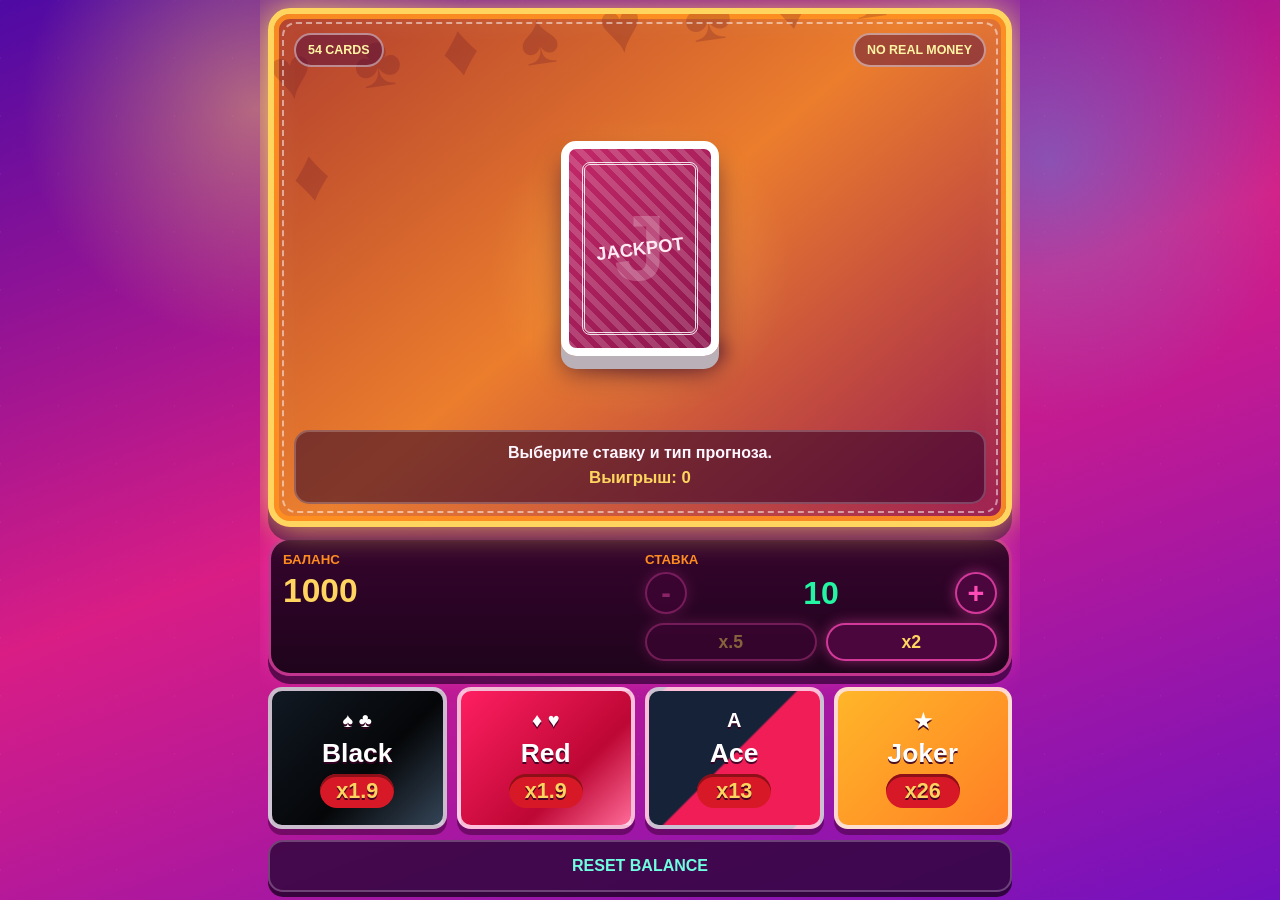
==== index.html @ 88d19088 "Add Joker Jackpot game" ====
<!DOCTYPE html>
<html lang="ru">
<head>
  <meta charset="UTF-8">
  <meta name="viewport" content="width=device-width, initial-scale=1.0, viewport-fit=cover">
  <title>Joker's Jackpot</title>
  <link rel="stylesheet" href="style.css">
</head>
<body>
  <main class="game-shell">
    <section class="table" id="table">
      <div class="light-frame" aria-hidden="true"></div>

      <div class="table-top">
        <span class="pill">54 Cards</span>
        <span class="pill">No real money</span>
      </div>

      <div class="card-stage" id="cardStage">
        <div class="card-fx" aria-hidden="true">
          <span></span>
          <span></span>
          <span></span>
          <span></span>
          <span></span>
          <span></span>
          <span></span>
          <span></span>
        </div>
        <div class="card-stack" id="cardStack" aria-live="polite">
          <div class="card card-back" id="cardBack">
            <span class="back-pattern">J</span>
            <span class="back-title">Jackpot</span>
          </div>
          <div class="card card-face" id="cardFace">
            <span class="card-rank" id="cardRank">?</span>
            <span class="card-suit" id="cardSuit">?</span>
            <span class="card-name" id="cardName">Choose bet</span>
          </div>
        </div>
      </div>

      <div class="result-panel" id="resultPanel">
        <p id="message">Выберите ставку и тип прогноза.</p>
        <strong id="payoutText">Выигрыш: 0</strong>
      </div>
    </section>

    <section class="control-panel">
      <div class="balance-box">
        <span>Баланс</span>
        <strong id="balance">1000</strong>
      </div>

      <div class="bet-box">
        <span>Ставка</span>
        <div class="bet-controls">
          <div class="bet-main">
            <button class="round-btn" id="decreaseBet" type="button" aria-label="Уменьшить ставку">-</button>
            <strong id="betAmount">10</strong>
            <button class="round-btn" id="increaseBet" type="button" aria-label="Увеличить ставку">+</button>
          </div>
          <div class="bet-shortcuts">
            <button class="shortcut-btn" id="halfBet" type="button" aria-label="Уменьшить ставку вдвое">x.5</button>
            <button class="shortcut-btn" id="doubleBet" type="button" aria-label="Удвоить ставку">x2</button>
          </div>
        </div>
      </div>
    </section>

    <section class="choice-grid" aria-label="Выбор типа ставки">
      <button class="choice black" data-bet-type="black" type="button">
        <span class="choice-icons">♠ ♣</span>
        <strong>Black</strong>
        <span>x1.9</span>
      </button>
      <button class="choice red" data-bet-type="red" type="button">
        <span class="choice-icons">♦ ♥</span>
        <strong>Red</strong>
        <span>x1.9</span>
      </button>
      <button class="choice ace" data-bet-type="ace" type="button">
        <span class="choice-icons">A</span>
        <strong>Ace</strong>
        <span>x13</span>
      </button>
      <button class="choice joker" data-bet-type="joker" type="button">
        <span class="choice-icons">★</span>
        <strong>Joker</strong>
        <span>x26</span>
      </button>
    </section>

    <section class="action-row">
      <button class="secondary-btn reset" id="resetButton" type="button">RESET BALANCE</button>
    </section>
  </main>

  <script src="script.js"></script>
</body>
</html>
---- style.css ----
:root {
  --violet: #6e19c9;
  --magenta: #f22791;
  --hot-pink: #ff4ab8;
  --gold: #ffd45f;
  --orange: #ff8b1f;
  --ink: #250221;
  --panel: #3a072f;
  --green: #28f57a;
  --red: #ff3d5e;
  --blue: #28b9ff;
  --white: #fff7ff;
}

* {
  box-sizing: border-box;
}

body {
  width: 100%;
  height: 100vh;
  height: 100svh;
  margin: 0;
  display: grid;
  place-items: center;
  font-family: Arial, Helvetica, sans-serif;
  color: var(--white);
  background:
    radial-gradient(circle at 20% 12%, rgba(255, 212, 95, 0.45), transparent 18%),
    radial-gradient(circle at 82% 18%, rgba(40, 185, 255, 0.35), transparent 20%),
    linear-gradient(160deg, #4e0aa4 0%, #d91d85 48%, #7211bf 100%);
  overflow: hidden;
}

body::before {
  position: fixed;
  inset: 0;
  z-index: -1;
  content: "";
  background-image:
    linear-gradient(35deg, rgba(255, 255, 255, 0.08) 1px, transparent 1px),
    linear-gradient(145deg, rgba(255, 255, 255, 0.06) 1px, transparent 1px);
  background-size: 58px 58px;
  opacity: 0.7;
}

button {
  font: inherit;
  color: inherit;
  cursor: pointer;
}

button:disabled {
  cursor: not-allowed;
  opacity: 0.45;
}

.game-shell {
  width: 100%;
  max-width: 760px;
  height: 100vh;
  height: 100svh;
  margin: 0 auto;
  padding: max(8px, env(safe-area-inset-top)) max(8px, env(safe-area-inset-right)) max(8px, env(safe-area-inset-bottom)) max(8px, env(safe-area-inset-left));
  display: grid;
  grid-template-rows: minmax(0, 1fr) auto auto auto;
  gap: clamp(6px, 1.2svh, 12px);
  overflow: hidden;
}

.game-header {
  overflow: hidden;
  text-align: center;
  text-shadow: 0 5px 0 #6f176e, 0 0 22px rgba(255, 212, 95, 0.75);
}

.eyebrow {
  margin: 0 0 4px;
  color: #54ffd1;
  font-size: 0.78rem;
  font-weight: 800;
  letter-spacing: 0;
  text-transform: uppercase;
}

h1 {
  max-width: 100%;
  margin: 0;
  color: var(--gold);
  font-size: clamp(2.1rem, 9vw, 3.7rem);
  line-height: 1;
  overflow-wrap: normal;
  text-wrap: balance;
  transform: rotate(-2deg);
}

.table {
  position: relative;
  min-height: 0;
  padding: clamp(12px, 2.1svh, 22px) clamp(12px, 3.5vw, 20px) clamp(10px, 1.8svh, 18px);
  display: grid;
  grid-template-rows: auto minmax(0, 1fr) auto;
  gap: clamp(8px, 1.4svh, 14px);
  overflow: hidden;
  border: clamp(4px, 1.4vw, 6px) solid var(--gold);
  border-radius: clamp(16px, 4vw, 22px);
  background:
    radial-gradient(circle at center, rgba(255, 212, 95, 0.3), transparent 34%),
    linear-gradient(140deg, #b23f2e, #eb7d2d 48%, #9a1a51);
  box-shadow:
    0 0 0 5px rgba(255, 143, 31, 0.9) inset,
    0 0 34px rgba(255, 212, 95, 0.85),
    0 14px 0 rgba(57, 5, 63, 0.7);
}

.table::before {
  position: absolute;
  inset: 0;
  content: "♠ ♥ ♣ ♦ ♠ ♥ ♣ ♦ ♠ ♥ ♣ ♦";
  color: rgba(92, 15, 38, 0.22);
  font-size: clamp(2.6rem, 12vw, 4rem);
  font-weight: 900;
  line-height: 1.4;
  word-spacing: 18px;
  transform: rotate(-8deg) scale(1.15);
}

.light-frame {
  position: absolute;
  inset: 8px;
  border: 2px dashed rgba(255, 255, 255, 0.5);
  border-radius: 14px;
  pointer-events: none;
  filter: drop-shadow(0 0 9px #fff7a4);
}

.table-top,
.card-stage,
.result-panel {
  position: relative;
  z-index: 1;
}

.table-top {
  display: flex;
  justify-content: space-between;
  gap: 10px;
}

.pill {
  padding: clamp(5px, 1.1svh, 8px) clamp(8px, 2.6vw, 12px);
  border: 2px solid rgba(255, 255, 255, 0.45);
  border-radius: 999px;
  background: rgba(73, 7, 68, 0.45);
  color: #fff4a3;
  font-size: clamp(0.68rem, 2.4vw, 0.78rem);
  font-weight: 900;
  text-transform: uppercase;
}

.card-stage {
  position: relative;
  display: grid;
  place-items: center;
  min-height: 0;
  overflow: hidden;
  border-radius: 18px;
  isolation: isolate;
  perspective: 900px;
}

.card-stage::before,
.card-stage::after {
  position: absolute;
  inset: 7%;
  z-index: 0;
  content: "";
  border-radius: 50%;
  opacity: 0;
  pointer-events: none;
}

.card-stage::before {
  background: radial-gradient(circle, rgba(255, 250, 154, 0.78), rgba(255, 74, 184, 0.22) 42%, transparent 68%);
  filter: blur(9px);
}

.card-stage::after {
  background: conic-gradient(from 0deg, transparent, rgba(255, 212, 95, 0.8), transparent, rgba(84, 255, 209, 0.8), transparent);
  mix-blend-mode: screen;
}

.card-stage.is-shuffling::before {
  animation: shuffleHalo 0.72s ease-in-out infinite;
}

.card-stage.is-shuffling::after {
  animation: casinoSpin 0.9s linear infinite;
}

.card-stage.is-win::before {
  background: radial-gradient(circle, rgba(85, 255, 151, 0.95), rgba(255, 212, 95, 0.64) 36%, transparent 72%);
  animation: winHalo 0.95s ease-out;
}

.card-stage.is-win::after {
  background: conic-gradient(from 0deg, transparent 0 9%, rgba(255, 244, 116, 0.95) 10% 15%, transparent 16% 24%, rgba(40, 245, 122, 0.8) 25% 31%, transparent 32% 100%);
  animation: winRays 0.95s ease-out;
}

.card-stage.is-lose::before {
  background: radial-gradient(circle, rgba(255, 61, 94, 0.85), rgba(116, 0, 45, 0.55) 42%, transparent 70%);
  animation: losePulse 0.72s ease-out;
}

.card-stage.is-lose::after {
  background: conic-gradient(from 25deg, transparent, rgba(255, 61, 94, 0.9), transparent 28%, rgba(62, 0, 37, 0.75), transparent 62%);
  animation: loseCrack 0.72s ease-out;
}

.card-fx {
  position: absolute;
  inset: 0;
  z-index: 1;
  pointer-events: none;
}

.card-fx span {
  position: absolute;
  left: 50%;
  top: 50%;
  width: 12px;
  height: 12px;
  border-radius: 50%;
  opacity: 0;
  transform: translate(-50%, -50%);
}

.card-fx span:nth-child(1) { --x: -110px; --y: -58px; --r: -24deg; }
.card-fx span:nth-child(2) { --x: -64px; --y: -118px; --r: 34deg; }
.card-fx span:nth-child(3) { --x: 30px; --y: -118px; --r: 74deg; }
.card-fx span:nth-child(4) { --x: 112px; --y: -50px; --r: 126deg; }
.card-fx span:nth-child(5) { --x: 110px; --y: 54px; --r: 184deg; }
.card-fx span:nth-child(6) { --x: 34px; --y: 122px; --r: 226deg; }
.card-fx span:nth-child(7) { --x: -64px; --y: 112px; --r: 276deg; }
.card-fx span:nth-child(8) { --x: -116px; --y: 34px; --r: 320deg; }

.card-stage.is-shuffling .card-fx span {
  background: radial-gradient(circle, #fff8a8, #ff8b1f 62%, transparent 66%);
  box-shadow: 0 0 14px rgba(255, 212, 95, 0.95);
  animation: shuffleSpark 0.72s ease-out infinite;
}

.card-stage.is-win .card-fx span {
  width: 14px;
  height: 14px;
  border-radius: 3px;
  background: linear-gradient(135deg, #fff56b, #28f57a);
  box-shadow: 0 0 18px rgba(84, 255, 209, 0.95);
  animation: winSpark 0.95s ease-out;
}

.card-stage.is-lose .card-fx span {
  width: 18px;
  height: 5px;
  border-radius: 999px;
  background: linear-gradient(90deg, #ff3d5e, #5a052d);
  box-shadow: 0 0 14px rgba(255, 61, 94, 0.88);
  animation: loseShard 0.72s ease-out;
}

.card-stage .card-fx span:nth-child(1) { animation-delay: 0ms; }
.card-stage .card-fx span:nth-child(2) { animation-delay: 70ms; }
.card-stage .card-fx span:nth-child(3) { animation-delay: 140ms; }
.card-stage .card-fx span:nth-child(4) { animation-delay: 210ms; }
.card-stage .card-fx span:nth-child(5) { animation-delay: 280ms; }
.card-stage .card-fx span:nth-child(6) { animation-delay: 350ms; }
.card-stage .card-fx span:nth-child(7) { animation-delay: 420ms; }
.card-stage .card-fx span:nth-child(8) { animation-delay: 490ms; }

.card-stack {
  position: relative;
  z-index: 2;
  width: clamp(108px, 25svh, 158px);
  aspect-ratio: 148 / 202;
  height: auto;
  transform-style: preserve-3d;
  transition: transform 0.65s ease;
}

.card-stack::after {
  position: absolute;
  left: 10px;
  right: -10px;
  bottom: -16px;
  height: 38px;
  content: "";
  border-radius: 50%;
  background: rgba(54, 0, 44, 0.42);
  filter: blur(8px);
  transform: translateZ(-20px);
}

.card {
  position: absolute;
  inset: 0;
  display: grid;
  place-items: center;
  overflow: hidden;
  border: clamp(5px, 1.8vw, 8px) solid #fff;
  border-radius: clamp(10px, 3vw, 15px);
  backface-visibility: hidden;
  box-shadow:
    0 13px 0 #b9b0b8,
    0 18px 24px rgba(38, 0, 45, 0.5);
}

.card-back {
  background:
    repeating-linear-gradient(45deg, rgba(255, 255, 255, 0.17) 0 6px, transparent 6px 12px),
    linear-gradient(135deg, #c32868, #8b164d);
  color: #ffe9f2;
}

.card-back::before {
  position: absolute;
  inset: 13px;
  content: "";
  border: 3px double rgba(255, 255, 255, 0.85);
  border-radius: 8px;
}

.back-pattern {
  font-size: clamp(4rem, 13svh, 5.8rem);
  font-weight: 900;
  opacity: 0.23;
}

.back-title {
  position: absolute;
  font-size: clamp(0.9rem, 3.2vw, 1.15rem);
  font-weight: 900;
  text-transform: uppercase;
  transform: rotate(-7deg);
}

.card-face {
  padding: 12px;
  color: var(--ink);
  background: linear-gradient(160deg, #fff 0%, #ffeaf4 100%);
  transform: rotateY(180deg);
}

.card-face.red-card {
  color: #db1e45;
}

.card-rank {
  align-self: end;
  font-size: clamp(3.4rem, 11svh, 4.8rem);
  font-weight: 900;
  line-height: 0.9;
}

.card-suit {
  font-size: clamp(2.2rem, 7svh, 3rem);
  line-height: 0.8;
}

.card-name {
  align-self: start;
  font-size: clamp(0.68rem, 2.3vw, 0.82rem);
  font-weight: 900;
  text-align: center;
  text-transform: uppercase;
}

.card-stack.shaking {
  animation: deckShake 0.9s ease-in-out infinite;
}

.card-stack.flipped {
  transform: rotateY(180deg);
}

.result-panel {
  min-height: clamp(58px, 9svh, 74px);
  padding: clamp(8px, 1.5svh, 12px);
  border: 2px solid rgba(255, 255, 255, 0.22);
  border-radius: 15px;
  background: rgba(43, 0, 40, 0.55);
  text-align: center;
  transition: box-shadow 0.25s ease, border-color 0.25s ease;
}

.result-panel p {
  margin: 0 0 6px;
  font-size: clamp(0.82rem, 2.8vw, 1rem);
  font-weight: 900;
}

.result-panel strong {
  color: var(--gold);
  font-size: clamp(0.86rem, 2.8vw, 1.05rem);
}

.result-panel.win {
  border-color: var(--green);
  box-shadow: 0 0 24px rgba(40, 245, 122, 0.75);
}

.result-panel.lose {
  border-color: var(--red);
  box-shadow: 0 0 24px rgba(255, 61, 94, 0.75);
}

.control-panel {
  display: grid;
  grid-template-columns: 1fr 1fr;
  gap: clamp(7px, 2vw, 10px);
  padding: clamp(8px, 1.7svh, 12px);
  border: 3px solid rgba(255, 74, 184, 0.7);
  border-radius: clamp(15px, 4vw, 22px);
  background: linear-gradient(180deg, #35042d, #1f041c);
  box-shadow: 0 8px 0 rgba(42, 0, 47, 0.7), 0 0 24px rgba(255, 74, 184, 0.45);
}

.balance-box,
.bet-box {
  min-width: 0;
}

.balance-box span,
.bet-box span {
  display: block;
  margin-bottom: 5px;
  color: var(--orange);
  font-size: clamp(0.7rem, 2.6vw, 0.83rem);
  font-weight: 900;
  text-transform: uppercase;
}

.balance-box strong {
  color: var(--gold);
  font-size: clamp(1.25rem, 7vw, 2.1rem);
}

.bet-controls {
  display: grid;
  gap: clamp(6px, 1.2svh, 9px);
}

.bet-main {
  display: grid;
  grid-template-columns: clamp(34px, 10vw, 42px) minmax(54px, 1fr) clamp(34px, 10vw, 42px);
  align-items: center;
  gap: clamp(6px, 1.7vw, 9px);
}

.bet-shortcuts {
  display: grid;
  grid-template-columns: 1fr 1fr;
  gap: clamp(6px, 1.7vw, 9px);
}

.bet-controls strong {
  color: #24f5a3;
  font-size: clamp(1.22rem, 6.5vw, 2rem);
  text-align: center;
}

.round-btn {
  width: clamp(34px, 10vw, 42px);
  height: clamp(34px, 10vw, 42px);
  border: 2px solid rgba(255, 74, 184, 0.75);
  border-radius: 50%;
  background: #4a063d;
  color: var(--hot-pink);
  font-size: clamp(1.35rem, 5.2vw, 1.8rem);
  font-weight: 900;
  box-shadow: 0 0 14px rgba(255, 74, 184, 0.45);
  touch-action: none;
  user-select: none;
}

.shortcut-btn {
  min-height: clamp(30px, 6vw, 38px);
  border: 2px solid rgba(255, 74, 184, 0.75);
  border-radius: 999px;
  background: #4a063d;
  color: var(--gold);
  font-size: clamp(0.9rem, 3.6vw, 1.1rem);
  font-weight: 900;
  box-shadow: 0 0 14px rgba(255, 74, 184, 0.45);
  touch-action: manipulation;
  user-select: none;
}

.choice-grid {
  display: grid;
  grid-template-columns: repeat(2, minmax(0, 1fr));
  gap: clamp(7px, 2vw, 10px);
}

.choice {
  min-height: clamp(78px, 13svh, 126px);
  padding: clamp(7px, 1.5svh, 12px) 8px;
  display: flex;
  flex-direction: column;
  align-items: center;
  justify-content: center;
  gap: clamp(3px, 0.8svh, 5px);
  border: clamp(3px, 1vw, 4px) solid rgba(255, 238, 255, 0.78);
  border-radius: clamp(10px, 3vw, 14px);
  color: #fff;
  text-shadow: 0 2px 0 rgba(56, 0, 35, 0.9);
  box-shadow: 0 6px 0 rgba(66, 0, 59, 0.55);
  transition: transform 0.16s ease, box-shadow 0.16s ease, border-color 0.16s ease;
}

.choice:hover:not(:disabled) {
  transform: translateY(-2px);
}

.choice.selected {
  border-color: #6fffe0;
  box-shadow:
    0 0 0 3px rgba(111, 255, 224, 0.42),
    0 0 25px rgba(111, 255, 224, 0.85),
    0 6px 0 rgba(66, 0, 59, 0.55);
}

.choice-icons {
  min-height: clamp(18px, 3svh, 24px);
  font-size: clamp(0.95rem, 3.8vw, 1.25rem);
  font-weight: 900;
}

.choice strong {
  font-size: clamp(1.2rem, 5.4vw, 1.65rem);
}

.choice span:last-child {
  min-width: clamp(58px, 17vw, 74px);
  padding: clamp(2px, 0.7svh, 4px) 10px;
  border-radius: 999px;
  background: #d71927;
  color: var(--gold);
  font-size: clamp(1rem, 4.2vw, 1.35rem);
  font-weight: 900;
  box-shadow: 0 3px 0 #8d0f18 inset;
}

.black {
  background: linear-gradient(135deg, #111923, #050608 58%, #344557);
}

.red {
  background: linear-gradient(135deg, #ff1f62, #bd0734 65%, #ff6b98);
}

.ace {
  background: linear-gradient(135deg, #152237 0 48%, #f11d57 49% 100%);
}

.joker {
  background: linear-gradient(135deg, #ffb629, #ff7f25);
}

.action-row {
  display: grid;
  grid-template-columns: 1fr;
  gap: clamp(7px, 2vw, 10px);
}

.secondary-btn {
  min-height: clamp(40px, 6.6svh, 52px);
  border: 0;
  border-radius: 15px;
  font-weight: 900;
  text-transform: uppercase;
}

.secondary-btn {
  border: 2px solid rgba(255, 255, 255, 0.24);
  background: rgba(46, 6, 58, 0.82);
  color: #fff5ff;
  box-shadow: 0 5px 0 rgba(29, 0, 37, 0.8);
  font-size: clamp(0.76rem, 2.8vw, 1rem);
}

.reset {
  color: #6fffe0;
}

@keyframes deckShake {
  0%, 100% {
    transform: rotate(-1.5deg) translateY(0);
  }

  50% {
    transform: rotate(1.5deg) translateY(-5px);
  }
}

@keyframes shuffleHalo {
  0%, 100% {
    opacity: 0.28;
    transform: scale(0.82);
  }

  50% {
    opacity: 0.8;
    transform: scale(1.08);
  }
}

@keyframes casinoSpin {
  0% {
    opacity: 0.18;
    transform: rotate(0deg) scale(0.78);
  }

  50% {
    opacity: 0.72;
    transform: rotate(180deg) scale(1.08);
  }

  100% {
    opacity: 0.18;
    transform: rotate(360deg) scale(0.78);
  }
}

@keyframes shuffleSpark {
  0% {
    opacity: 0;
    transform: translate(-50%, -50%) scale(0.45);
  }

  35% {
    opacity: 1;
  }

  100% {
    opacity: 0;
    transform: translate(calc(-50% + var(--x)), calc(-50% + var(--y))) rotate(280deg) scale(1.15);
  }
}

@keyframes winHalo {
  0% {
    opacity: 0;
    transform: scale(0.36);
  }

  35% {
    opacity: 1;
  }

  100% {
    opacity: 0;
    transform: scale(1.62);
  }
}

@keyframes winRays {
  0% {
    opacity: 0;
    transform: rotate(0deg) scale(0.42);
  }

  32% {
    opacity: 0.94;
  }

  100% {
    opacity: 0;
    transform: rotate(170deg) scale(1.48);
  }
}

@keyframes winSpark {
  0% {
    opacity: 0;
    transform: translate(-50%, -50%) rotate(0deg) scale(0.35);
  }

  25% {
    opacity: 1;
  }

  100% {
    opacity: 0;
    transform: translate(calc(-50% + var(--x)), calc(-50% + var(--y))) rotate(540deg) scale(1.35);
  }
}

@keyframes losePulse {
  0% {
    opacity: 0;
    transform: scale(0.42);
  }

  22% {
    opacity: 0.92;
    transform: scale(1);
  }

  100% {
    opacity: 0;
    transform: scale(1.34);
  }
}

@keyframes loseCrack {
  0% {
    opacity: 0;
    transform: rotate(-12deg) scale(0.5);
  }

  28% {
    opacity: 0.9;
    transform: rotate(8deg) scale(1.06);
  }

  100% {
    opacity: 0;
    transform: rotate(28deg) scale(1.28);
  }
}

@keyframes loseShard {
  0% {
    opacity: 0;
    transform: translate(-50%, -50%) rotate(var(--r)) scaleX(0.25);
  }

  24% {
    opacity: 1;
  }

  100% {
    opacity: 0;
    transform: translate(calc(-50% + var(--x)), calc(-50% + var(--y))) rotate(calc(var(--r) + 90deg)) scaleX(1.25);
  }
}

@media (min-width: 620px) {
  .choice-grid {
    grid-template-columns: repeat(4, minmax(0, 1fr));
  }

  .choice {
    min-height: clamp(96px, 16svh, 142px);
  }

}

@media (max-width: 619px) {
  body {
    padding: 10px;
  }

  .game-shell {
    width: min(100%, 430px);
    padding: 0;
    grid-template-rows: minmax(300px, 42svh) auto auto auto;
    gap: 9px;
  }

  .table {
    padding: 14px 14px 12px;
    border-width: 5px;
    grid-template-rows: auto minmax(160px, 1fr) auto;
    gap: 8px;
    box-shadow:
      0 0 0 4px rgba(255, 143, 31, 0.9) inset,
      0 0 24px rgba(255, 212, 95, 0.78),
      0 9px 0 rgba(57, 5, 63, 0.7);
  }

  .pill {
    padding: 7px 10px;
    font-size: 0.72rem;
  }

  .card-stage {
    min-height: 160px;
  }

  .card-stack {
    width: clamp(112px, 19svh, 138px);
  }

  .result-panel {
    min-height: 54px;
    padding: 8px;
  }

  .result-panel p {
    font-size: 0.86rem;
  }

  .result-panel strong {
    font-size: 0.9rem;
  }

  .control-panel {
    grid-template-columns: 0.78fr 1.22fr;
    padding: 12px;
    border-radius: 18px;
  }

  .balance-box span,
  .bet-box span {
    font-size: 0.76rem;
  }

  .balance-box strong,
  .bet-controls strong {
    font-size: 1.8rem;
  }

  .bet-controls {
    gap: 7px;
  }

  .bet-main {
    grid-template-columns: 44px minmax(58px, 1fr) 44px;
    gap: 8px;
  }

  .bet-shortcuts {
    gap: 8px;
  }

  .round-btn {
    width: 44px;
    height: 44px;
    font-size: 1.7rem;
  }

  .shortcut-btn {
    min-height: 36px;
    font-size: 1.05rem;
  }

  .choice-grid {
    gap: 9px;
  }

  .choice {
    min-height: 90px;
    padding: 10px 8px;
    gap: 4px;
  }

  .choice-icons {
    font-size: 1.12rem;
  }

  .choice strong {
    font-size: 1.5rem;
  }

  .choice span:last-child {
    min-width: 68px;
    font-size: 1.18rem;
  }

  .action-row {
    grid-template-columns: 1fr;
    gap: 8px;
  }

  .secondary-btn {
    min-height: 48px;
    border-radius: 13px;
  }

  .secondary-btn {
    font-size: 0.9rem;
  }
}

@media (max-width: 619px) and (max-height: 740px) {
  .game-shell {
    grid-template-rows: minmax(270px, 38svh) auto auto auto;
    gap: 7px;
  }

  .table {
    padding: 11px 12px 10px;
    grid-template-rows: auto minmax(145px, 1fr) auto;
    gap: 6px;
  }

  .card-stage {
    min-height: 145px;
  }

  .card-stack {
    width: clamp(104px, 17svh, 122px);
  }

  .result-panel {
    min-height: 50px;
    padding: 7px;
  }

  .choice {
    min-height: 82px;
    padding: 8px 7px;
  }

  .choice strong {
    font-size: 1.32rem;
  }

  .choice span:last-child {
    font-size: 1.05rem;
  }
}

@media (max-width: 330px) {
  .control-panel {
    grid-template-columns: 1fr;
  }

  .choice strong {
    font-size: 1.38rem;
  }
}
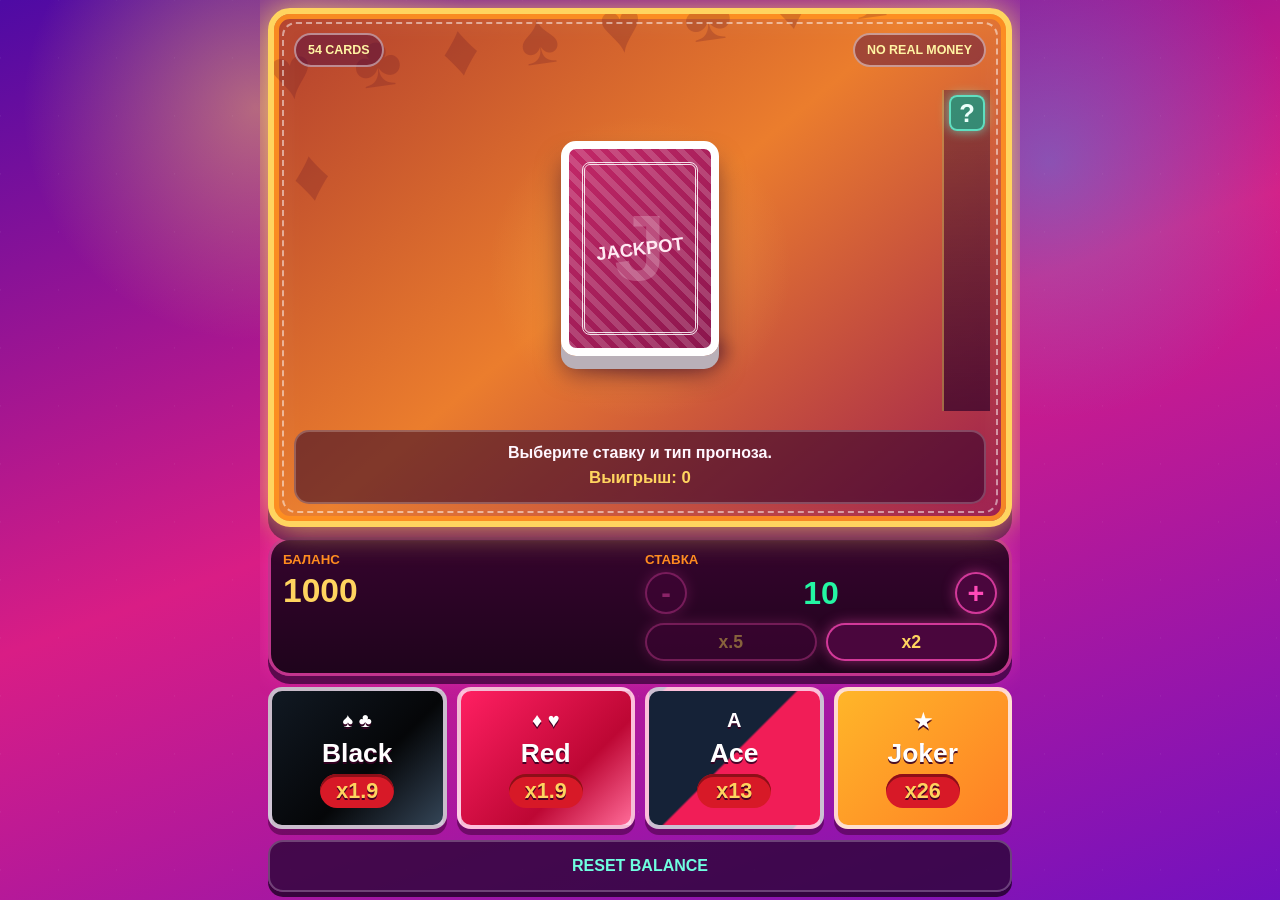
==== commit 2f4bff24: "Add drawn cards history" ====
--- a/index.html
+++ b/index.html
@@ -15,6 +15,11 @@
         <span class="pill">54 Cards</span>
         <span class="pill">No real money</span>
       </div>
+
+      <aside class="history-rail" aria-label="История вытянутых карт">
+        <span class="history-badge">?</span>
+        <div class="history-list" id="historyList"></div>
+      </aside>
 
       <div class="card-stage" id="cardStage">
         <div class="card-fx" aria-hidden="true">
--- a/style.css
+++ b/style.css
@@ -145,6 +145,95 @@
   display: flex;
   justify-content: space-between;
   gap: 10px;
+}
+
+.history-rail {
+  position: absolute;
+  top: clamp(58px, 9svh, 76px);
+  right: clamp(10px, 2vw, 16px);
+  bottom: clamp(86px, 13svh, 110px);
+  z-index: 4;
+  width: clamp(38px, 7vw, 48px);
+  display: flex;
+  flex-direction: column;
+  align-items: center;
+  gap: 6px;
+  padding: 5px;
+  border-left: 2px solid rgba(255, 212, 95, 0.45);
+  background: linear-gradient(180deg, rgba(36, 4, 55, 0.36), rgba(43, 0, 40, 0.68));
+  pointer-events: none;
+}
+
+.history-badge {
+  width: 100%;
+  aspect-ratio: 1;
+  display: grid;
+  place-items: center;
+  border: 2px solid rgba(111, 255, 224, 0.72);
+  border-radius: 8px;
+  background: rgba(22, 170, 142, 0.72);
+  color: #eafffa;
+  font-size: clamp(1.25rem, 4vw, 1.6rem);
+  font-weight: 900;
+  box-shadow: 0 0 12px rgba(111, 255, 224, 0.65);
+}
+
+.history-list {
+  width: 100%;
+  min-height: 0;
+  display: flex;
+  flex-direction: column;
+  gap: 5px;
+  overflow: hidden;
+}
+
+.history-card {
+  width: 100%;
+  aspect-ratio: 0.82;
+  display: grid;
+  place-items: center;
+  align-content: center;
+  gap: 1px;
+  border: 2px solid rgba(255, 255, 255, 0.18);
+  border-radius: 6px;
+  background: rgba(18, 21, 34, 0.82);
+  box-shadow: 0 3px 0 rgba(24, 0, 31, 0.48);
+  transform-origin: center;
+}
+
+.history-card.latest {
+  animation: historyPop 0.34s ease-out;
+}
+
+.history-card strong {
+  font-size: clamp(0.95rem, 3.4vw, 1.25rem);
+  line-height: 0.95;
+}
+
+.history-card em {
+  font-size: clamp(0.8rem, 2.8vw, 1rem);
+  font-style: normal;
+  line-height: 0.9;
+}
+
+.history-card.red-card {
+  border-color: rgba(255, 142, 168, 0.45);
+  background: linear-gradient(160deg, rgba(255, 31, 98, 0.85), rgba(122, 8, 58, 0.86));
+  color: #ffe8ef;
+}
+
+.history-card.black-card {
+  border-color: rgba(117, 201, 255, 0.36);
+  background: linear-gradient(160deg, rgba(10, 17, 27, 0.95), rgba(37, 54, 70, 0.88));
+  color: #f2f8ff;
+}
+
+.history-card.joker-card {
+  border-color: rgba(255, 212, 95, 0.72);
+  background: linear-gradient(160deg, #ffad24, #8b1fbd 72%);
+  color: #fff8c7;
+  text-shadow: 0 2px 0 rgba(76, 16, 50, 0.7);
+  box-shadow: 0 0 14px rgba(255, 212, 95, 0.55);
 }
 
 .pill {
@@ -746,6 +835,22 @@
   }
 }
 
+@keyframes historyPop {
+  0% {
+    opacity: 0;
+    transform: translateX(12px) scale(0.72);
+  }
+
+  70% {
+    opacity: 1;
+    transform: translateX(-2px) scale(1.08);
+  }
+
+  100% {
+    transform: translateX(0) scale(1);
+  }
+}
+
 @media (min-width: 620px) {
   .choice-grid {
     grid-template-columns: repeat(4, minmax(0, 1fr));
@@ -785,8 +890,30 @@
     font-size: 0.72rem;
   }
 
+  .history-rail {
+    top: 54px;
+    right: 10px;
+    bottom: 64px;
+    width: 36px;
+    gap: 5px;
+    padding: 4px;
+  }
+
+  .history-list {
+    gap: 4px;
+  }
+
+  .history-card strong {
+    font-size: 0.95rem;
+  }
+
+  .history-card em {
+    font-size: 0.78rem;
+  }
+
   .card-stage {
     min-height: 160px;
+    padding-right: 34px;
   }
 
   .card-stack {
@@ -896,8 +1023,20 @@
     gap: 6px;
   }
 
+  .history-rail {
+    top: 48px;
+    bottom: 58px;
+    width: 32px;
+  }
+
+  .history-badge {
+    border-radius: 7px;
+    font-size: 1.08rem;
+  }
+
   .card-stage {
     min-height: 145px;
+    padding-right: 30px;
   }
 
   .card-stack {
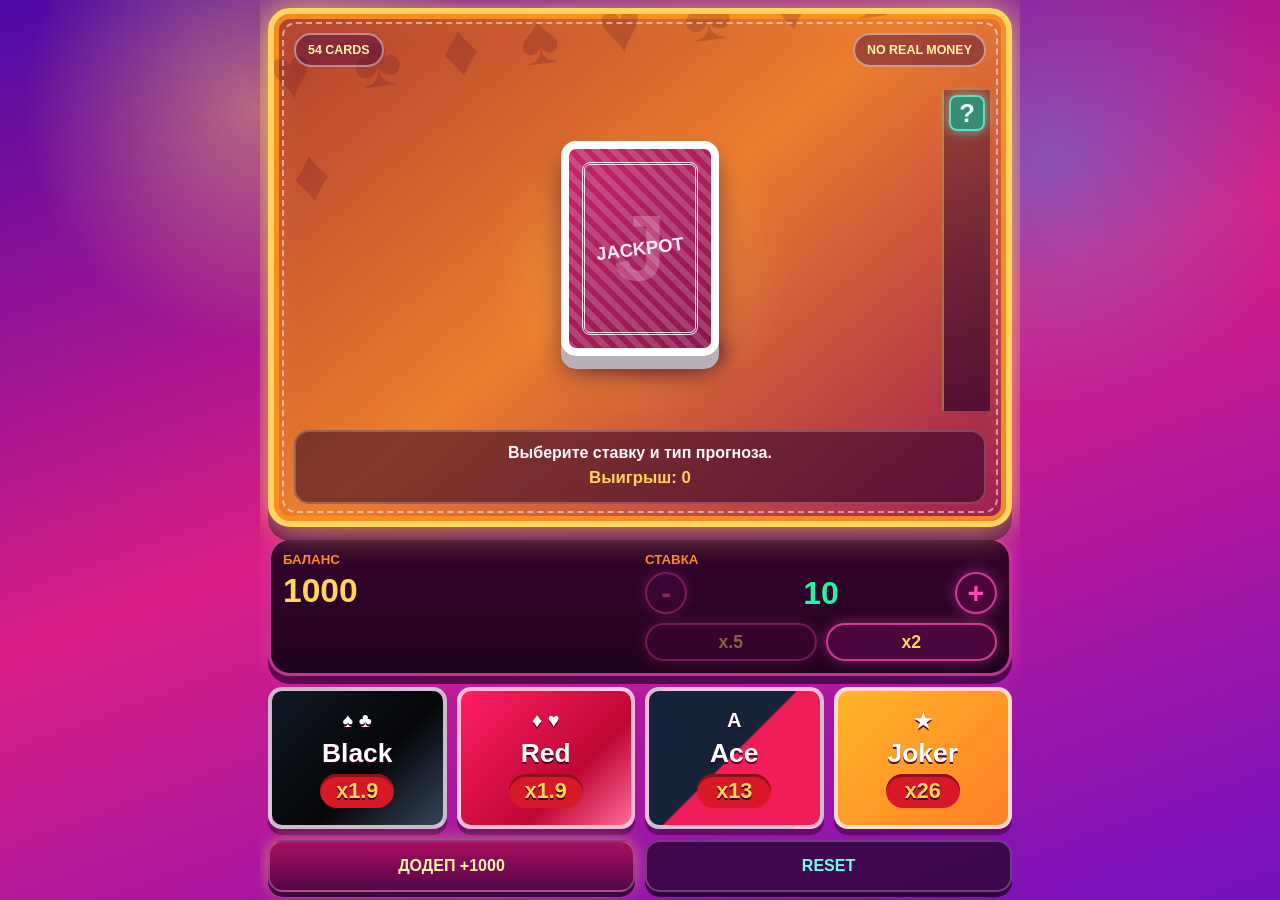
==== commit 4c990080: "Add dodep button and improve mobile layout" ====
--- a/index.html
+++ b/index.html
@@ -97,7 +97,8 @@
     </section>
 
     <section class="action-row">
-      <button class="secondary-btn reset" id="resetButton" type="button">RESET BALANCE</button>
+      <button class="secondary-btn deposit" id="depositButton" type="button">ДОДЕП +1000</button>
+      <button class="secondary-btn reset" id="resetButton" type="button">RESET</button>
     </section>
   </main>
 
--- a/style.css
+++ b/style.css
@@ -20,6 +20,7 @@
   width: 100%;
   height: 100vh;
   height: 100svh;
+  height: 100dvh;
   margin: 0;
   display: grid;
   place-items: center;
@@ -60,6 +61,7 @@
   max-width: 760px;
   height: 100vh;
   height: 100svh;
+  height: 100dvh;
   margin: 0 auto;
   padding: max(8px, env(safe-area-inset-top)) max(8px, env(safe-area-inset-right)) max(8px, env(safe-area-inset-bottom)) max(8px, env(safe-area-inset-left));
   display: grid;
@@ -658,7 +660,7 @@
 
 .action-row {
   display: grid;
-  grid-template-columns: 1fr;
+  grid-template-columns: repeat(2, minmax(0, 1fr));
   gap: clamp(7px, 2vw, 10px);
 }
 
@@ -682,6 +684,14 @@
   color: #6fffe0;
 }
 
+.deposit {
+  color: #fff5a8;
+  background: linear-gradient(180deg, #a90f5f, #520747);
+  box-shadow:
+    0 5px 0 rgba(29, 0, 37, 0.8),
+    0 0 18px rgba(255, 212, 95, 0.46);
+}
+
 @keyframes deckShake {
   0%, 100% {
     transform: rotate(-1.5deg) translateY(0);
@@ -864,20 +874,20 @@
 
 @media (max-width: 619px) {
   body {
-    padding: 10px;
+    padding: 0;
   }
 
   .game-shell {
     width: min(100%, 430px);
-    padding: 0;
-    grid-template-rows: minmax(300px, 42svh) auto auto auto;
-    gap: 9px;
+    padding: 6px;
+    grid-template-rows: minmax(300px, 40dvh) auto auto auto;
+    gap: 7px;
   }
 
   .table {
-    padding: 14px 14px 12px;
+    padding: 12px 12px 10px;
     border-width: 5px;
-    grid-template-rows: auto minmax(160px, 1fr) auto;
+    grid-template-rows: auto minmax(156px, 1fr) auto;
     gap: 8px;
     box-shadow:
       0 0 0 4px rgba(255, 143, 31, 0.9) inset,
@@ -886,15 +896,15 @@
   }
 
   .pill {
-    padding: 7px 10px;
-    font-size: 0.72rem;
+    padding: 6px 9px;
+    font-size: 0.68rem;
   }
 
   .history-rail {
-    top: 54px;
+    top: 50px;
     right: 10px;
-    bottom: 64px;
-    width: 36px;
+    bottom: 68px;
+    width: 34px;
     gap: 5px;
     padding: 4px;
   }
@@ -912,17 +922,17 @@
   }
 
   .card-stage {
-    min-height: 160px;
-    padding-right: 34px;
+    min-height: 156px;
+    padding-right: 32px;
   }
 
   .card-stack {
-    width: clamp(112px, 19svh, 138px);
+    width: clamp(108px, 18dvh, 132px);
   }
 
   .result-panel {
-    min-height: 54px;
-    padding: 8px;
+    min-height: 60px;
+    padding: 9px 8px;
   }
 
   .result-panel p {
@@ -935,98 +945,100 @@
 
   .control-panel {
     grid-template-columns: 0.78fr 1.22fr;
-    padding: 12px;
+    padding: 9px;
     border-radius: 18px;
   }
 
   .balance-box span,
   .bet-box span {
-    font-size: 0.76rem;
+    font-size: 0.72rem;
+    margin-bottom: 3px;
   }
 
   .balance-box strong,
   .bet-controls strong {
-    font-size: 1.8rem;
+    font-size: 1.58rem;
   }
 
   .bet-controls {
+    gap: 6px;
+  }
+
+  .bet-main {
+    grid-template-columns: 38px minmax(54px, 1fr) 38px;
     gap: 7px;
   }
 
-  .bet-main {
-    grid-template-columns: 44px minmax(58px, 1fr) 44px;
-    gap: 8px;
-  }
-
   .bet-shortcuts {
-    gap: 8px;
+    gap: 7px;
   }
 
   .round-btn {
-    width: 44px;
-    height: 44px;
-    font-size: 1.7rem;
+    width: 38px;
+    height: 38px;
+    font-size: 1.45rem;
   }
 
   .shortcut-btn {
-    min-height: 36px;
-    font-size: 1.05rem;
+    min-height: 30px;
+    font-size: 0.92rem;
   }
 
   .choice-grid {
-    gap: 9px;
+    gap: 7px;
   }
 
   .choice {
-    min-height: 90px;
-    padding: 10px 8px;
-    gap: 4px;
+    min-height: 76px;
+    padding: 7px;
+    gap: 3px;
   }
 
   .choice-icons {
-    font-size: 1.12rem;
+    min-height: 16px;
+    font-size: 0.98rem;
   }
 
   .choice strong {
-    font-size: 1.5rem;
+    font-size: 1.26rem;
   }
 
   .choice span:last-child {
-    min-width: 68px;
-    font-size: 1.18rem;
+    min-width: 58px;
+    font-size: 0.98rem;
   }
 
   .action-row {
-    grid-template-columns: 1fr;
-    gap: 8px;
+    grid-template-columns: repeat(2, minmax(0, 1fr));
+    gap: 7px;
   }
 
   .secondary-btn {
-    min-height: 48px;
+    min-height: 38px;
     border-radius: 13px;
   }
 
   .secondary-btn {
-    font-size: 0.9rem;
+    font-size: 0.78rem;
   }
 }
 
 @media (max-width: 619px) and (max-height: 740px) {
   .game-shell {
-    grid-template-rows: minmax(270px, 38svh) auto auto auto;
-    gap: 7px;
+    grid-template-rows: minmax(278px, 38dvh) auto auto auto;
+    gap: 5px;
   }
 
   .table {
-    padding: 11px 12px 10px;
-    grid-template-rows: auto minmax(145px, 1fr) auto;
+    padding: 10px 10px 8px;
+    grid-template-rows: auto minmax(144px, 1fr) auto;
     gap: 6px;
   }
 
   .history-rail {
-    top: 48px;
-    bottom: 58px;
-    width: 32px;
+    top: 46px;
+    bottom: 62px;
+    width: 30px;
   }
 
   .history-badge {
@@ -1035,39 +1047,39 @@
   }
 
   .card-stage {
-    min-height: 145px;
-    padding-right: 30px;
+    min-height: 144px;
+    padding-right: 28px;
   }
 
   .card-stack {
-    width: clamp(104px, 17svh, 122px);
+    width: clamp(100px, 16dvh, 116px);
   }
 
   .result-panel {
-    min-height: 50px;
+    min-height: 54px;
     padding: 7px;
   }
 
   .choice {
-    min-height: 82px;
-    padding: 8px 7px;
+    min-height: 66px;
+    padding: 6px;
   }
 
   .choice strong {
-    font-size: 1.32rem;
+    font-size: 1.08rem;
   }
 
   .choice span:last-child {
-    font-size: 1.05rem;
+    font-size: 0.88rem;
+  }
+
+  .secondary-btn {
+    min-height: 34px;
   }
 }
 
 @media (max-width: 330px) {
-  .control-panel {
-    grid-template-columns: 1fr;
-  }
-
   .choice strong {
-    font-size: 1.38rem;
-  }
-}
+    font-size: 1.02rem;
+  }
+}
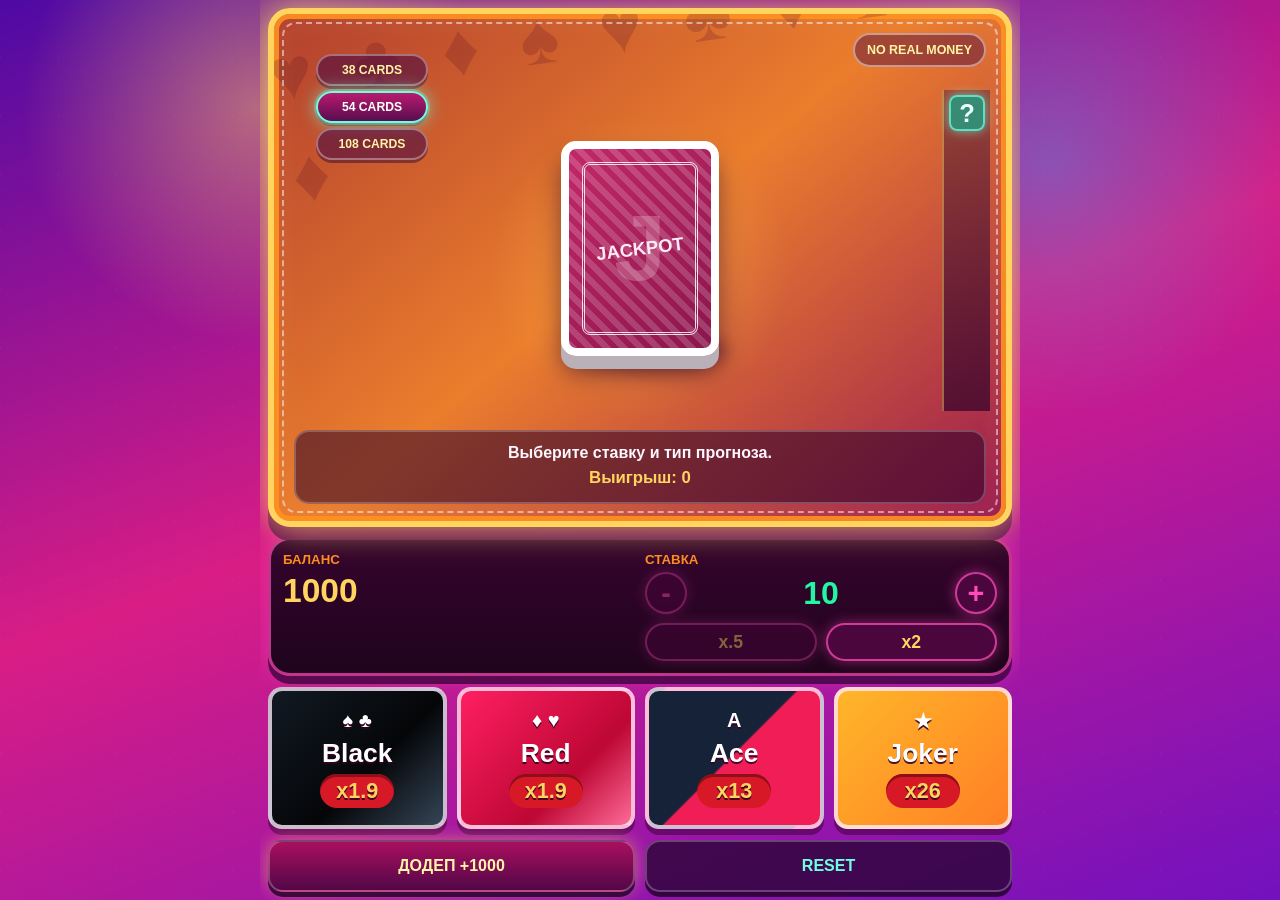
==== commit 8f0be027: "Add deck modes" ====
--- a/index.html
+++ b/index.html
@@ -12,7 +12,11 @@
       <div class="light-frame" aria-hidden="true"></div>
 
       <div class="table-top">
-        <span class="pill">54 Cards</span>
+        <div class="deck-modes" aria-label="Deck size">
+          <button class="deck-mode" data-deck-mode="38" type="button">38 Cards</button>
+          <button class="deck-mode active" data-deck-mode="54" type="button">54 Cards</button>
+          <button class="deck-mode" data-deck-mode="108" type="button">108 Cards</button>
+        </div>
         <span class="pill">No real money</span>
       </div>
 
--- a/style.css
+++ b/style.css
@@ -145,8 +145,41 @@
 
 .table-top {
   display: flex;
-  justify-content: space-between;
+  justify-content: flex-end;
   gap: 10px;
+}
+
+.deck-modes {
+  position: absolute;
+  top: clamp(14px, 2.4svh, 22px);
+  left: clamp(14px, 3vw, 22px);
+  z-index: 5;
+  width: clamp(86px, 18vw, 112px);
+  display: grid;
+  gap: 5px;
+}
+
+.deck-mode {
+  min-height: clamp(24px, 4.4svh, 32px);
+  padding: 3px 8px;
+  border: 2px solid rgba(255, 255, 255, 0.35);
+  border-radius: 999px;
+  background: rgba(73, 7, 68, 0.58);
+  color: #fff4a3;
+  font-size: clamp(0.62rem, 2vw, 0.76rem);
+  font-weight: 900;
+  text-transform: uppercase;
+  box-shadow: 0 3px 0 rgba(38, 0, 45, 0.45);
+}
+
+.deck-mode.active {
+  border-color: #6fffe0;
+  color: #ffffff;
+  background: linear-gradient(180deg, rgba(185, 22, 116, 0.92), rgba(78, 7, 82, 0.92));
+  box-shadow:
+    0 0 0 2px rgba(111, 255, 224, 0.28),
+    0 0 18px rgba(111, 255, 224, 0.72),
+    0 3px 0 rgba(38, 0, 45, 0.45);
 }
 
 .history-rail {
@@ -900,6 +933,19 @@
     font-size: 0.68rem;
   }
 
+  .deck-modes {
+    top: 12px;
+    left: 12px;
+    width: 84px;
+    gap: 4px;
+  }
+
+  .deck-mode {
+    min-height: 22px;
+    padding: 2px 6px;
+    font-size: 0.58rem;
+  }
+
   .history-rail {
     top: 50px;
     right: 10px;
@@ -1035,6 +1081,18 @@
     gap: 6px;
   }
 
+  .deck-modes {
+    top: 10px;
+    left: 10px;
+    width: 78px;
+    gap: 3px;
+  }
+
+  .deck-mode {
+    min-height: 19px;
+    font-size: 0.52rem;
+  }
+
   .history-rail {
     top: 46px;
     bottom: 62px;
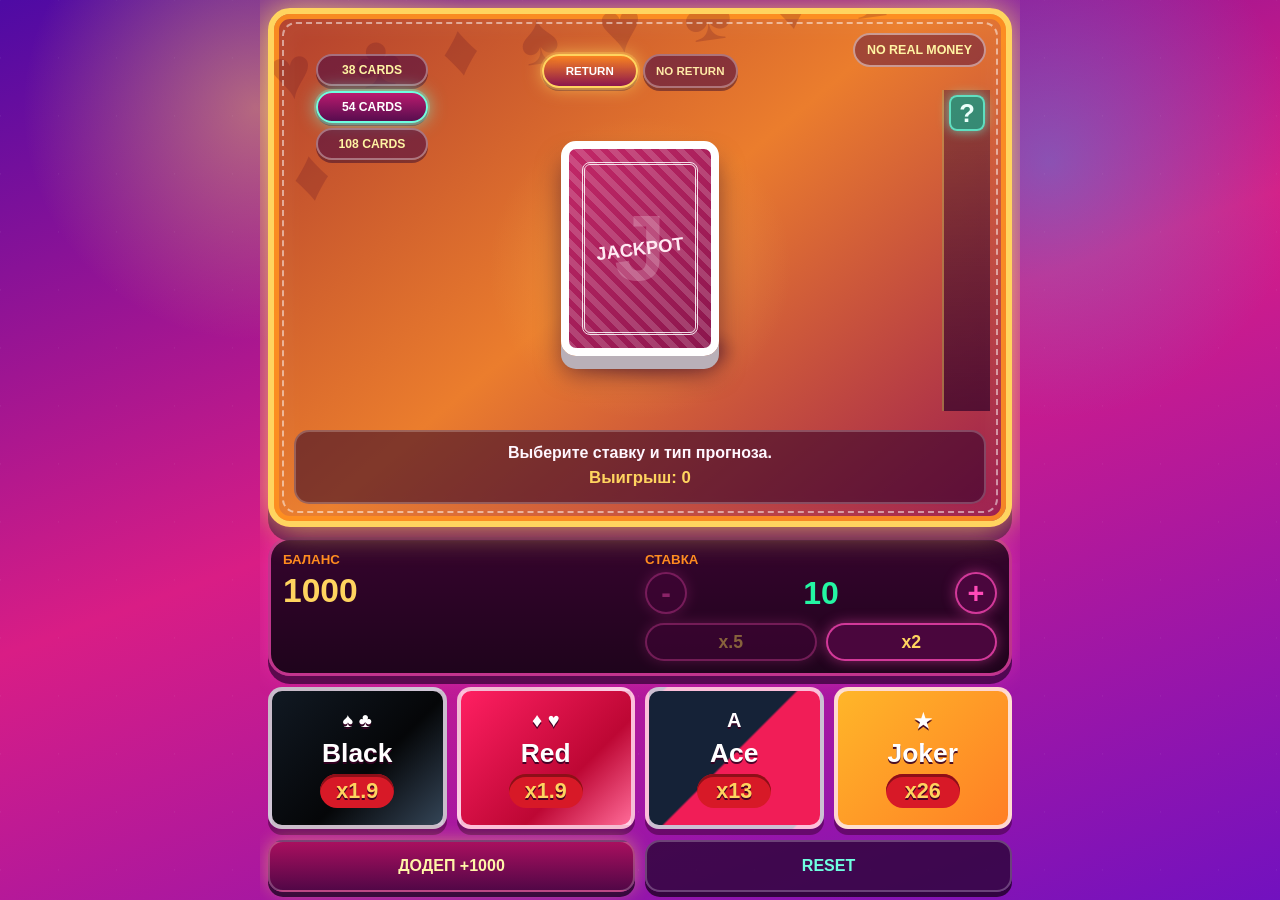
==== commit c6c82088: "Add draw return modes" ====
--- a/index.html
+++ b/index.html
@@ -16,6 +16,10 @@
           <button class="deck-mode" data-deck-mode="38" type="button">38 Cards</button>
           <button class="deck-mode active" data-deck-mode="54" type="button">54 Cards</button>
           <button class="deck-mode" data-deck-mode="108" type="button">108 Cards</button>
+        </div>
+        <div class="draw-modes" aria-label="Draw mode">
+          <button class="draw-mode active" data-draw-mode="return" type="button">Return</button>
+          <button class="draw-mode" data-draw-mode="no-return" type="button">No Return</button>
         </div>
         <span class="pill">No real money</span>
       </div>
--- a/style.css
+++ b/style.css
@@ -147,16 +147,18 @@
   display: flex;
   justify-content: flex-end;
   gap: 10px;
+  z-index: 8;
 }
 
 .deck-modes {
   position: absolute;
   top: clamp(14px, 2.4svh, 22px);
   left: clamp(14px, 3vw, 22px);
-  z-index: 5;
+  z-index: 9;
   width: clamp(86px, 18vw, 112px);
   display: grid;
   gap: 5px;
+  pointer-events: auto;
 }
 
 .deck-mode {
@@ -179,6 +181,42 @@
   box-shadow:
     0 0 0 2px rgba(111, 255, 224, 0.28),
     0 0 18px rgba(111, 255, 224, 0.72),
+    0 3px 0 rgba(38, 0, 45, 0.45);
+}
+
+.draw-modes {
+  position: absolute;
+  top: clamp(14px, 2.4svh, 22px);
+  left: 50%;
+  z-index: 9;
+  width: clamp(150px, 27vw, 196px);
+  display: grid;
+  grid-template-columns: 1fr 1fr;
+  gap: 5px;
+  transform: translateX(-50%);
+  pointer-events: auto;
+}
+
+.draw-mode {
+  min-height: clamp(26px, 4.4svh, 34px);
+  padding: 3px 7px;
+  border: 2px solid rgba(255, 255, 255, 0.32);
+  border-radius: 999px;
+  background: rgba(73, 7, 68, 0.58);
+  color: #ffeaa7;
+  font-size: clamp(0.58rem, 1.7vw, 0.72rem);
+  font-weight: 900;
+  text-transform: uppercase;
+  box-shadow: 0 3px 0 rgba(38, 0, 45, 0.45);
+}
+
+.draw-mode.active {
+  border-color: var(--gold);
+  color: #ffffff;
+  background: linear-gradient(180deg, rgba(255, 136, 31, 0.88), rgba(132, 14, 81, 0.9));
+  box-shadow:
+    0 0 0 2px rgba(255, 212, 95, 0.3),
+    0 0 18px rgba(255, 212, 95, 0.72),
     0 3px 0 rgba(38, 0, 45, 0.45);
 }
 
@@ -946,6 +984,18 @@
     font-size: 0.58rem;
   }
 
+  .draw-modes {
+    top: 12px;
+    width: 140px;
+    gap: 4px;
+  }
+
+  .draw-mode {
+    min-height: 22px;
+    padding: 2px 5px;
+    font-size: 0.52rem;
+  }
+
   .history-rail {
     top: 50px;
     right: 10px;
@@ -1093,6 +1143,18 @@
     font-size: 0.52rem;
   }
 
+  .draw-modes {
+    top: 10px;
+    width: 124px;
+    gap: 3px;
+  }
+
+  .draw-mode {
+    min-height: 19px;
+    padding: 1px 4px;
+    font-size: 0.46rem;
+  }
+
   .history-rail {
     top: 46px;
     bottom: 62px;
